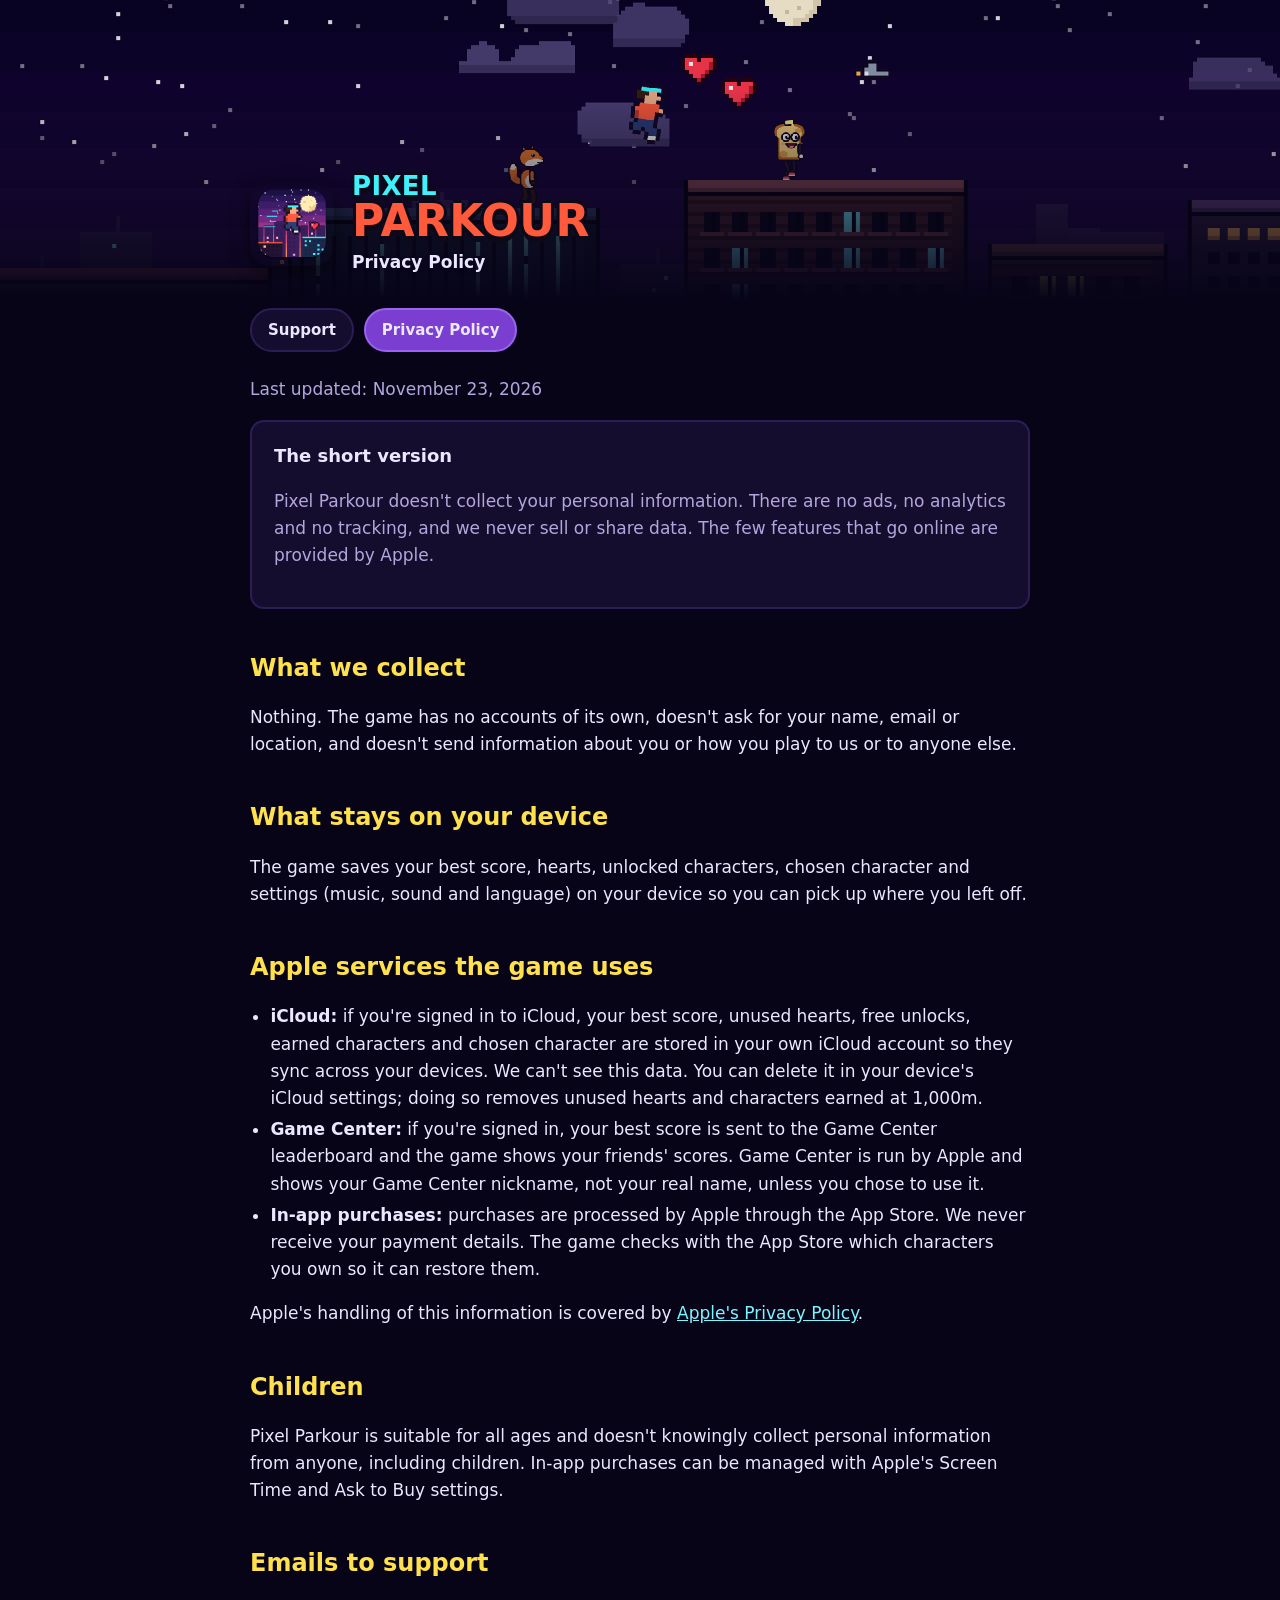
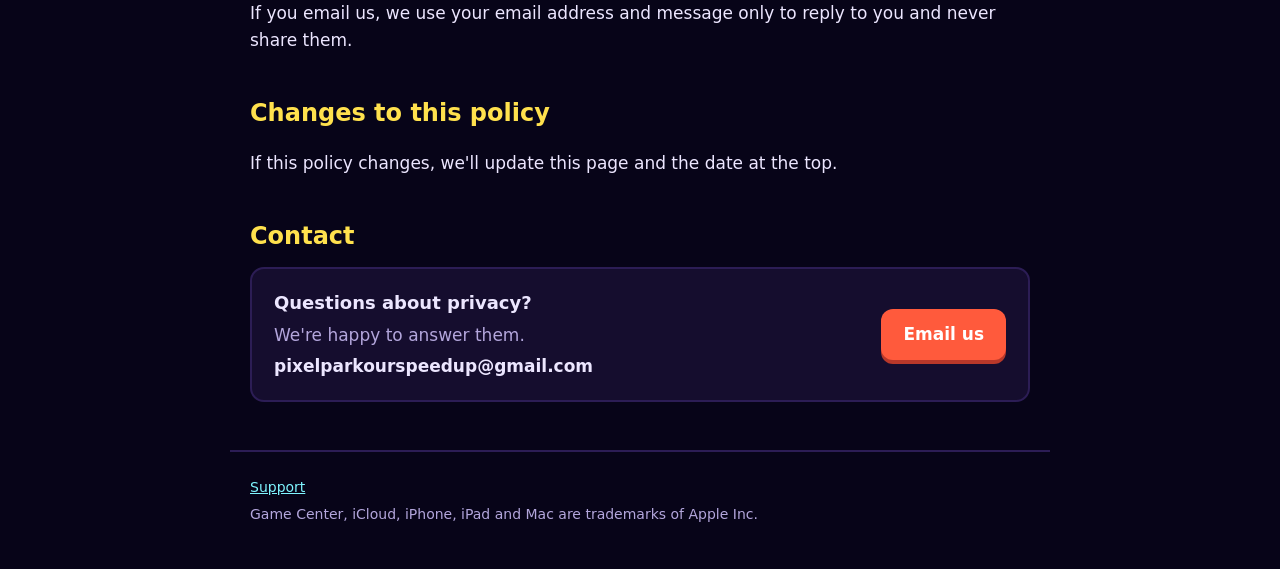
==== privacy.html @ c6495e0a "Add Pixel Parkour support and privacy policy pages" ====
<!doctype html>
<html lang="en">
<head>
  <meta charset="utf-8">
  <meta name="viewport" content="width=device-width, initial-scale=1">
  <title>Pixel Parkour Privacy</title>
  <meta name="description" content="Privacy policy for Pixel Parkour.">
  <meta name="color-scheme" content="dark">
  <link rel="icon" type="image/png" href="images/favicon.png">
  <link rel="apple-touch-icon" href="images/icon.png">
  <link rel="stylesheet" href="style.css">
</head>
<body>
  <header class="hero">
    <div class="hero-inner">
      <img src="images/icon.png" alt="" width="84" height="84">
      <div>
        <h1 class="title"><span class="pixel">PIXEL</span><span class="parkour">PARKOUR</span></h1>
        <p class="subtitle">Privacy Policy</p>
      </div>
    </div>
  </header>

  <main>
    <nav class="tabs" aria-label="Pages">
      <a href="index.html">Support</a>
      <a href="privacy.html" aria-current="page">Privacy Policy</a>
    </nav>

    <p class="muted">Last updated: November 23, 2026</p>

    <section class="card">
      <h3>The short version</h3>
      <p class="muted">Pixel Parkour doesn't collect your personal information. There are no ads, no analytics and no
        tracking, and we never sell or share data. The few features that go online are provided by Apple.</p>
    </section>

    <h2>What we collect</h2>
    <p>Nothing. The game has no accounts of its own, doesn't ask for your name, email or location, and doesn't send
      information about you or how you play to us or to anyone else.</p>

    <h2>What stays on your device</h2>
    <p>The game saves your best score, hearts, unlocked characters, chosen character and settings (music, sound and
      language) on your device so you can pick up where you left off.</p>

    <h2>Apple services the game uses</h2>
    <ul>
      <li><strong>iCloud:</strong> if you're signed in to iCloud, your best score, unused hearts, free unlocks, earned
        characters and chosen character are stored in your own iCloud account so they sync across your devices. We can't
        see this data. You can delete it in your device's iCloud settings; doing so removes unused hearts and characters
        earned at 1,000m.</li>
      <li><strong>Game Center:</strong> if you're signed in, your best score is sent to the Game Center leaderboard and
        the game shows your friends' scores. Game Center is run by Apple and shows your Game Center nickname, not your
        real name, unless you chose to use it.</li>
      <li><strong>In-app purchases:</strong> purchases are processed by Apple through the App Store. We never receive
        your payment details. The game checks with the App Store which characters you own so it can restore them.</li>
    </ul>
    <p>Apple's handling of this information is covered by
      <a href="https://www.apple.com/legal/privacy/" rel="noopener">Apple's Privacy Policy</a>.</p>

    <h2>Children</h2>
    <p>Pixel Parkour is suitable for all ages and doesn't knowingly collect personal information from anyone,
      including children. In-app purchases can be managed with Apple's Screen Time and Ask to Buy settings.</p>

    <h2>Emails to support</h2>
    <p>If you email us, we use your email address and message only to reply to you and never share them.</p>

    <h2>Changes to this policy</h2>
    <p>If this policy changes, we'll update this page and the date at the top.</p>

    <h2>Contact</h2>
    <section class="card contact" aria-label="Contact">
      <div>
        <h3>Questions about privacy?</h3>
        <p>We're happy to answer them.</p>
        <p><strong>pixelparkourspeedup@gmail.com</strong></p>
      </div>
      <a class="button" href="mailto:pixelparkourspeedup@gmail.com?subject=Pixel%20Parkour%20privacy">Email us</a>
    </section>
  </main>

  <footer>
    <p><a href="index.html">Support</a></p>
    <p>Game Center, iCloud, iPhone, iPad and Mac are trademarks of Apple Inc.</p>
  </footer>
</body>
</html>
---- style.css ----
:root {
  --night: #070418;
  --panel: #150d2e;
  --panel-edge: #2c1d55;
  --ink: #0e0918;
  --text: #ece6ff;
  --muted: #b3a6dc;
  --cyan: #3ff0ff;
  --coral: #ff5a3c;
  --gold: #ffe14d;
  --link: #7ff5ff;
  --radius: 14px;
  --font: ui-rounded, "SF Pro Rounded", system-ui, -apple-system, "Segoe UI", sans-serif;
}

* { box-sizing: border-box; }

html { -webkit-text-size-adjust: 100%; }

body {
  margin: 0;
  background: var(--night);
  color: var(--text);
  font-family: var(--font);
  font-size: 17px;
  line-height: 1.6;
}

a { color: var(--link); }
a:hover { color: var(--gold); }

.hero {
  position: relative;
  min-height: 300px;
  background: var(--night) url("images/header.png") center / cover no-repeat;
  image-rendering: pixelated;
  display: flex;
  align-items: flex-end;
}

.hero::after {
  content: "";
  position: absolute;
  inset: 0;
  background: linear-gradient(to bottom, rgba(7, 4, 24, 0.1) 30%, var(--night));
}

.hero-inner, main, footer {
  width: 100%;
  max-width: 820px;
  margin: 0 auto;
  padding: 0 20px;
}

.hero-inner {
  position: relative;
  z-index: 1;
  display: flex;
  align-items: center;
  gap: 18px;
  padding-bottom: 24px;
}

.hero-inner img {
  width: 84px;
  height: 84px;
  border-radius: 20px;
  box-shadow: 0 6px 18px rgba(0, 0, 0, 0.5);
  image-rendering: auto;
}

.title {
  margin: 0;
  font-weight: 900;
  line-height: 1;
  letter-spacing: 0.01em;
  text-shadow: 0 3px 0 var(--ink), 3px 0 0 var(--ink), -3px 0 0 var(--ink), 0 -3px 0 var(--ink), 0 6px 0 var(--ink);
}

.title .pixel { display: block; color: var(--cyan); font-size: 26px; }
.title .parkour { display: block; color: var(--coral); font-size: 44px; }

.subtitle { margin: 6px 0 0; color: var(--text); font-weight: 700; text-shadow: 0 2px 4px var(--night); }

nav.tabs {
  display: flex;
  gap: 10px;
  flex-wrap: wrap;
  margin: 8px 0 24px;
}

nav.tabs a {
  padding: 8px 16px;
  border-radius: 999px;
  background: var(--panel);
  border: 2px solid var(--panel-edge);
  color: var(--text);
  text-decoration: none;
  font-weight: 800;
  font-size: 15px;
}

nav.tabs a[aria-current="page"] { background: #7a3fd1; border-color: #9a63f0; }

h2 {
  margin: 40px 0 12px;
  color: var(--gold);
  font-size: 24px;
  font-weight: 900;
}

h3 { margin: 0; font-size: 18px; font-weight: 800; }

.card {
  background: var(--panel);
  border: 2px solid var(--panel-edge);
  border-radius: var(--radius);
  padding: 20px 22px;
  margin: 0 0 14px;
}

.contact {
  display: flex;
  flex-wrap: wrap;
  align-items: center;
  justify-content: space-between;
  gap: 14px;
}

.contact p { margin: 4px 0 0; color: var(--muted); }

.button {
  display: inline-block;
  padding: 12px 22px;
  border-radius: 12px;
  background: var(--coral);
  color: #fff;
  font-weight: 900;
  text-decoration: none;
  box-shadow: 0 4px 0 #b8382a;
  overflow-wrap: anywhere;
}

.button:hover { color: #fff; filter: brightness(1.08); }

details {
  background: var(--panel);
  border: 2px solid var(--panel-edge);
  border-radius: var(--radius);
  margin: 0 0 10px;
  padding: 0 20px;
}

details[open] { border-color: #4a3585; }

summary {
  cursor: pointer;
  padding: 15px 0;
  font-weight: 800;
  list-style: none;
}

summary::-webkit-details-marker { display: none; }
summary::before { content: "▸"; display: inline-block; width: 1.2em; color: var(--cyan); transition: transform 0.15s; }
details[open] summary::before { transform: rotate(90deg); }

details > :not(summary) { margin-top: 0; color: var(--muted); }
details > :last-child { padding-bottom: 16px; margin-bottom: 0; }

ul { padding-left: 1.2em; }
li { margin: 4px 0; }
strong { color: var(--text); }

.muted { color: var(--muted); }

footer {
  margin-top: 48px;
  padding-top: 20px;
  padding-bottom: 40px;
  border-top: 2px solid var(--panel-edge);
  color: var(--muted);
  font-size: 14px;
}

footer p { margin: 4px 0; }

@media (max-width: 520px) {
  body { font-size: 16px; }
  .hero { min-height: 220px; }
  .hero-inner img { width: 64px; height: 64px; border-radius: 15px; }
  .title .pixel { font-size: 20px; }
  .title .parkour { font-size: 34px; }
  .contact .button { width: 100%; text-align: center; }
}
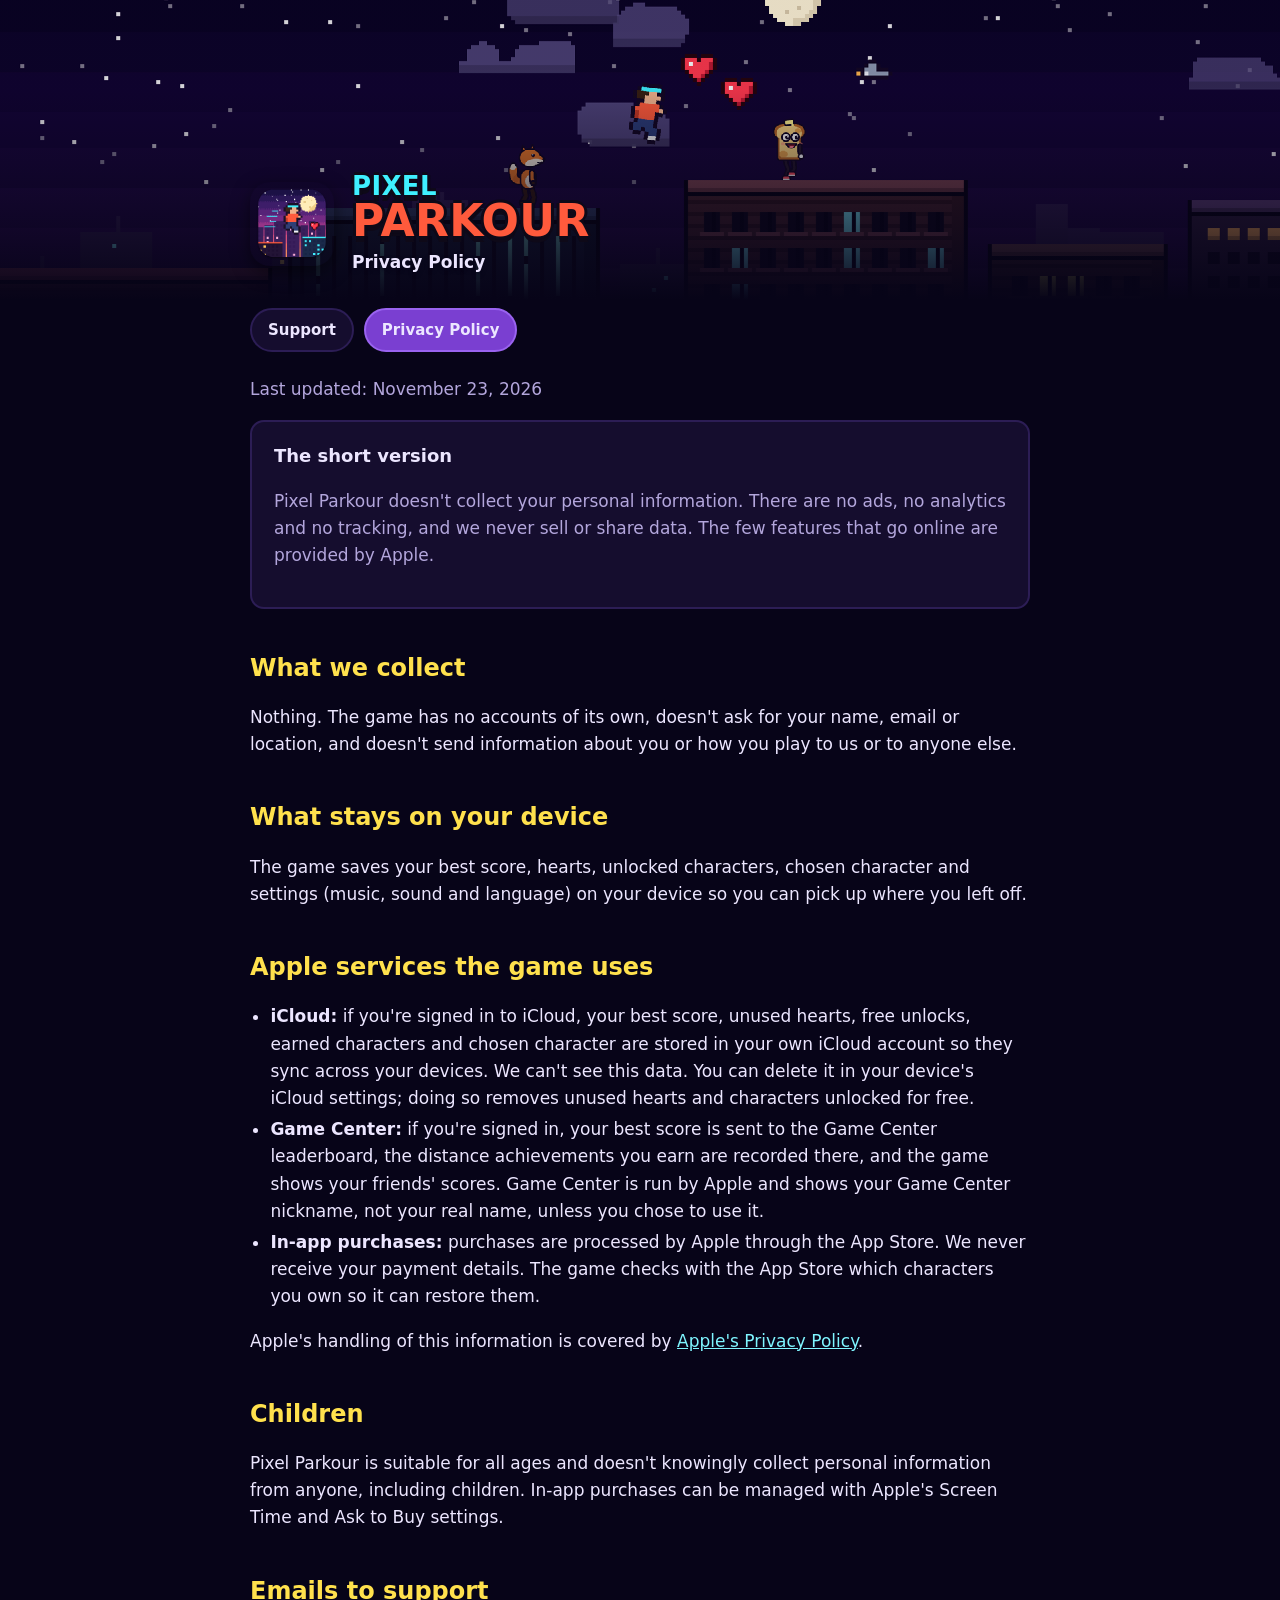
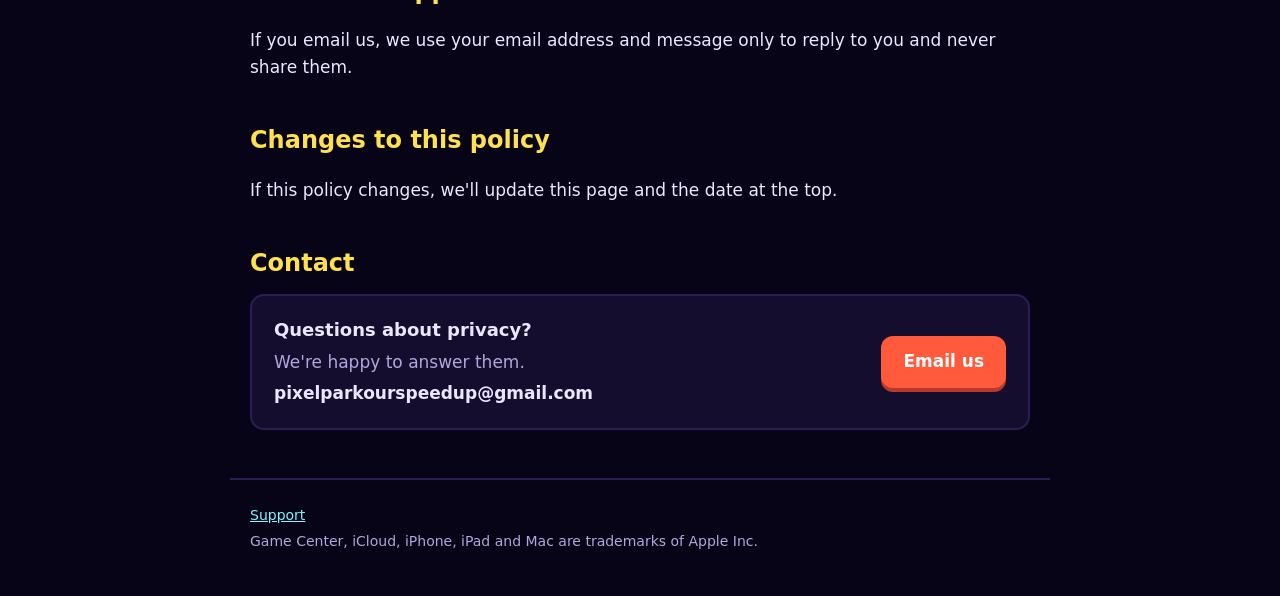
==== commit 8b5f81e5: "Explain growing free-unlock distances and distance achievements" ====
--- a/privacy.html
+++ b/privacy.html
@@ -48,9 +48,9 @@
       <li><strong>iCloud:</strong> if you're signed in to iCloud, your best score, unused hearts, free unlocks, earned
         characters and chosen character are stored in your own iCloud account so they sync across your devices. We can't
         see this data. You can delete it in your device's iCloud settings; doing so removes unused hearts and characters
-        earned at 1,000m.</li>
-      <li><strong>Game Center:</strong> if you're signed in, your best score is sent to the Game Center leaderboard and
-        the game shows your friends' scores. Game Center is run by Apple and shows your Game Center nickname, not your
+        unlocked for free.</li>
+      <li><strong>Game Center:</strong> if you're signed in, your best score is sent to the Game Center leaderboard,
+        the distance achievements you earn are recorded there, and the game shows your friends' scores. Game Center is run by Apple and shows your Game Center nickname, not your
         real name, unless you chose to use it.</li>
       <li><strong>In-app purchases:</strong> purchases are processed by Apple through the App Store. We never receive
         your payment details. The game checks with the App Store which characters you own so it can restore them.</li>
